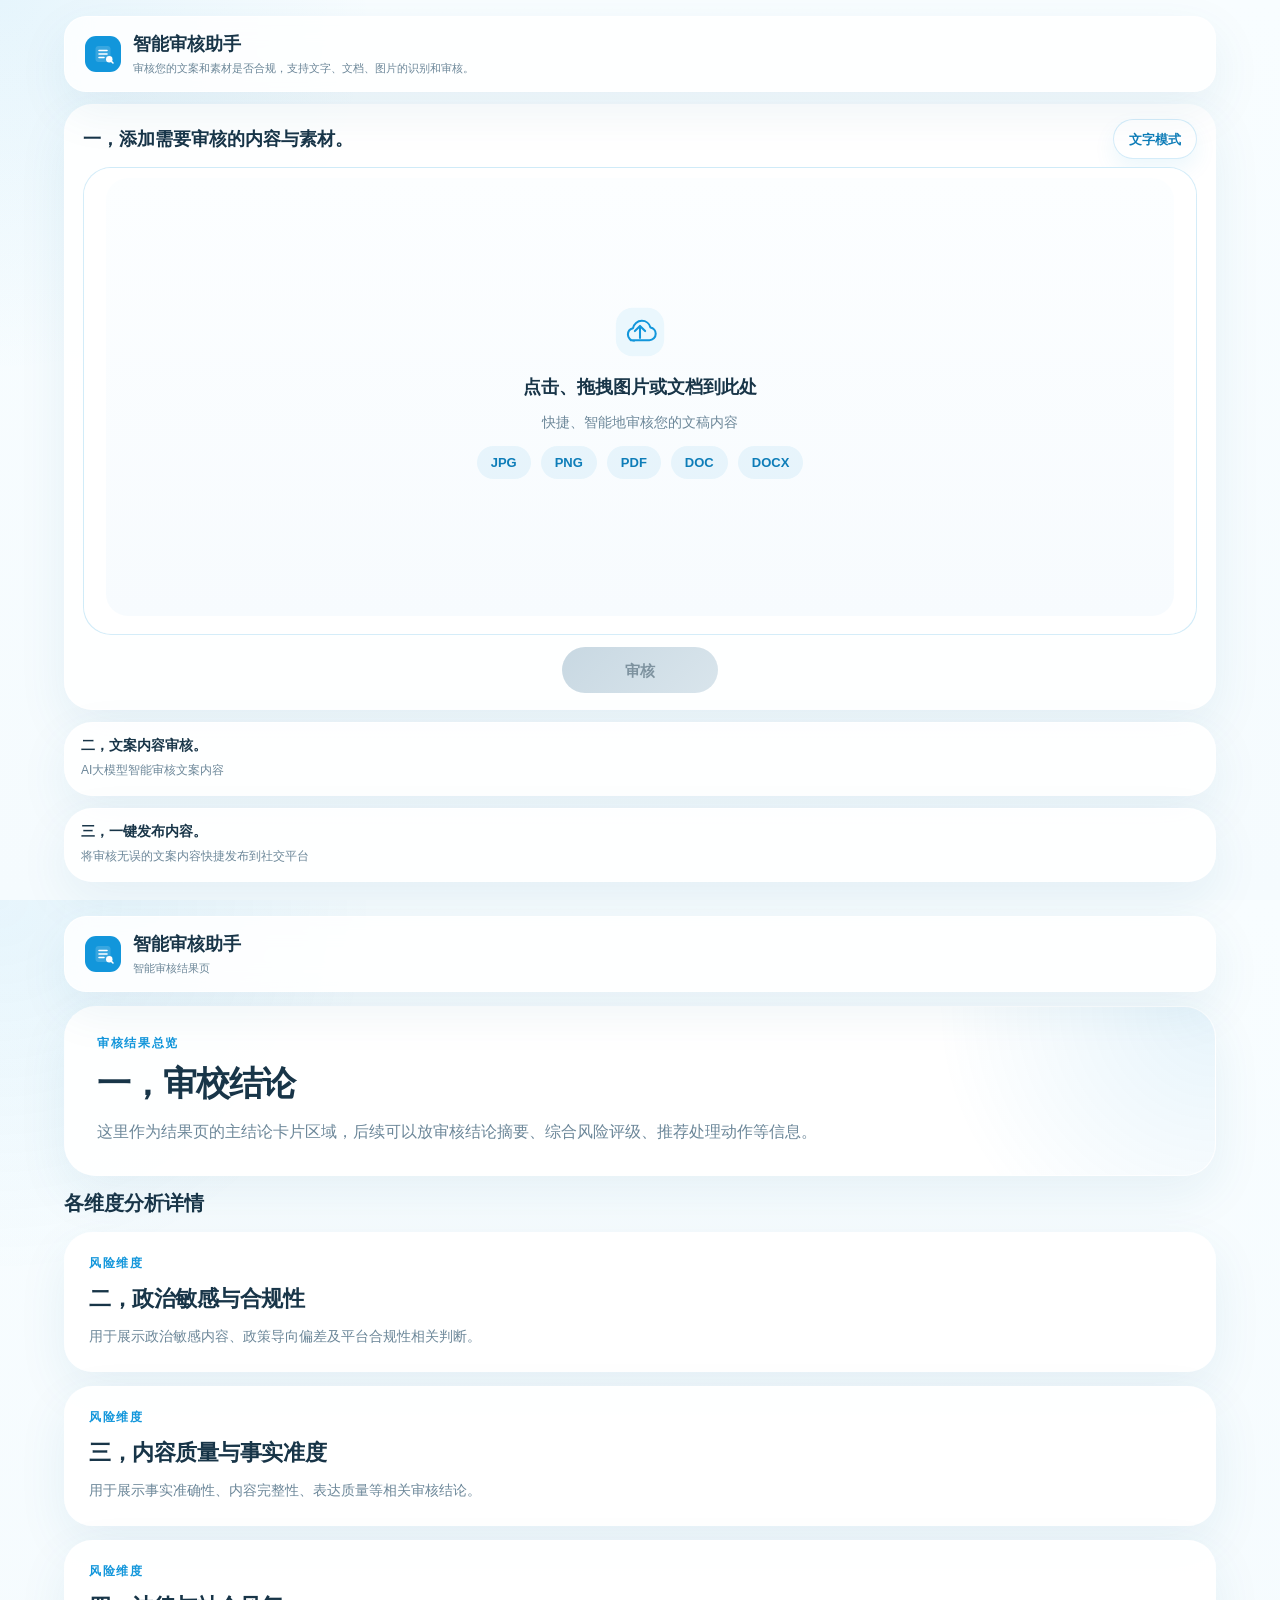
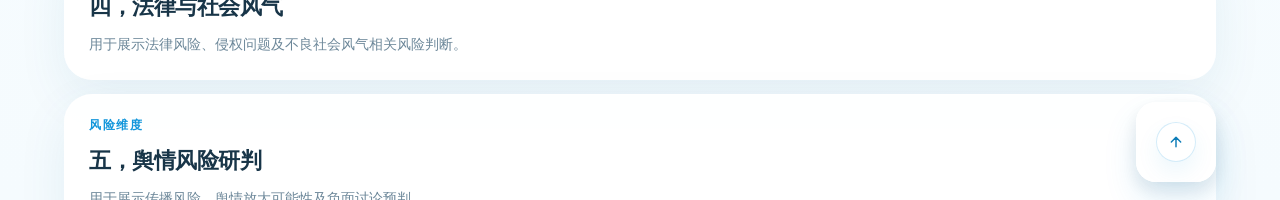
==== index.html @ bb793e42 "feat: add shuguan demo screens and interactions" ====
<!DOCTYPE html>
<html lang="zh-CN">
<head>
  <meta charset="UTF-8">
  <meta name="viewport" content="width=device-width, initial-scale=1.0">
  <title>智能审核</title>
  <link rel="stylesheet" href="styles/main.css?v=20260317-7">
</head>
<body>
  <div class="screen-stage" id="screenStage">
    <section class="app-shell screen-panel screen-panel-current">
      <header class="topbar">
        <div class="brand">
          <img src="assets/brand-mark.svg" alt="" width="36" height="36">
          <div class="brand-copy">
            <strong>智能审核助手</strong>
            <span>审核您的文案和素材是否合规，支持文字、文档、图片的识别和审核。</span>
          </div>
        </div>
      </header>

      <main class="page-main">
        <section class="task-panel">
          <div class="task-panel-head">
            <p class="task-section-title">一，添加需要审核的内容与素材。</p>

            <div class="task-mode-switch">
              <button class="secondary-mode-button" type="button" id="modeToggle">文字模式</button>
            </div>
          </div>

          <div class="unified-composer" id="composerPanel">
            <section class="composer-box">
              <div class="composer-meta">
                <span id="charCount">0</span>
              </div>

              <div class="editor-shell is-empty" id="editorShell">
                <textarea id="contentInput" placeholder=""></textarea>

                <div class="empty-background" id="emptyBackground">
                  <img src="assets/upload-cloud.svg" alt="" width="48" height="48">
                  <strong>点击、拖拽图片或文档到此处</strong>
                  <p>快捷、智能地审核您的文稿内容</p>
                  <div class="file-type-row">
                    <span>JPG</span>
                    <span>PNG</span>
                    <span>PDF</span>
                    <span>DOC</span>
                    <span>DOCX</span>
                  </div>
                </div>

                <div class="attachment-state" id="attachmentState"></div>
              </div>

              <input
                id="fileInput"
                class="visually-hidden"
                type="file"
                accept=".jpg,.png,.pdf,.doc,.docx"
              >
            </section>
          </div>

          <div class="task-action-bar">
            <button class="primary-button round-button task-review-button" type="button" id="startReview">审核</button>
          </div>
        </section>

        <section class="helper-grid">
          <article class="helper-card">
            <p class="helper-title">二，文案内容审核。</p>
            <p class="helper-text">AI大模型智能审核文案内容</p>
          </article>
          <article class="helper-card">
            <p class="helper-title">三，一键发布内容。</p>
            <p class="helper-text">将审核无误的文案内容快捷发布到社交平台</p>
          </article>
        </section>
      </main>
    </section>

    <section class="next-screen screen-panel" id="nextScreen">
      <header class="topbar topbar-secondary">
        <div class="brand">
          <img src="assets/brand-mark.svg" alt="" width="36" height="36">
          <div class="brand-copy">
            <strong>智能审核助手</strong>
            <span>智能审核结果页</span>
          </div>
        </div>
      </header>

      <main class="result-main">
        <section class="result-hero-card">
          <p class="result-card-kicker">审核结果总览</p>
          <h2>一，审校结论</h2>
          <p>这里作为结果页的主结论卡片区域，后续可以放审核结论摘要、综合风险评级、推荐处理动作等信息。</p>
        </section>

        <p class="result-section-title">各维度分析详情</p>

        <section class="result-grid">
          <article class="result-card">
            <p class="result-card-kicker">风险维度</p>
            <h3>二，政治敏感与合规性</h3>
            <p>用于展示政治敏感内容、政策导向偏差及平台合规性相关判断。</p>
          </article>
          <article class="result-card">
            <p class="result-card-kicker">风险维度</p>
            <h3>三，内容质量与事实准度</h3>
            <p>用于展示事实准确性、内容完整性、表达质量等相关审核结论。</p>
          </article>
          <article class="result-card">
            <p class="result-card-kicker">风险维度</p>
            <h3>四，法律与社会风气</h3>
            <p>用于展示法律风险、侵权问题及不良社会风气相关风险判断。</p>
          </article>
          <article class="result-card">
            <p class="result-card-kicker">风险维度</p>
            <h3>五，舆情风险研判</h3>
            <p>用于展示传播风险、舆情放大可能性及负面讨论预判。</p>
          </article>
        </section>
      </main>

      <div class="result-action-bar">
        <button class="secondary-back-button" type="button" id="backToFirst" aria-label="返回第一页">
          <svg viewBox="0 0 24 24" aria-hidden="true">
            <path d="M12 19V5M5 12l7-7 7 7"></path>
          </svg>
        </button>
      </div>
    </section>
  </div>

  <div class="toast" id="toast" role="status" aria-live="polite"></div>

  <script src="scripts/main.js?v=20260317-7" defer></script>
</body>
</html>
---- styles/main.css ----
:root {
  --primary: #1296db;
  --primary-deep: #0e7db8;
  --primary-soft: #edf8fe;
  --text: #183548;
  --muted: #6c8799;
  --line: rgba(18, 150, 219, 0.16);
  --line-strong: rgba(18, 150, 219, 0.34);
  --surface: #ffffff;
  --surface-soft: #f8fcff;
  --page: #f5fbfe;
  --shadow: 0 18px 50px rgba(20, 96, 142, 0.08);
  --radius-xl: 28px;
  --radius-lg: 22px;
  --radius-md: 16px;
}

* {
  box-sizing: border-box;
}

html,
body {
  margin: 0;
  height: 100%;
  font-family: "PingFang SC", "Microsoft YaHei", "Segoe UI", sans-serif;
  color: var(--text);
  background:
    radial-gradient(circle at top left, rgba(18, 150, 219, 0.08), transparent 24%),
    linear-gradient(180deg, #f8fdff 0%, var(--page) 100%);
}

body {
  overflow: hidden;
}

.screen-stage {
  height: 200vh;
  transform: translateY(0);
  transition: transform 0.72s cubic-bezier(0.2, 0.8, 0.2, 1);
}

.screen-stage.is-slid {
  transform: translateY(-100vh);
}

.app-shell,
.next-screen {
  height: 100vh;
}

.screen-panel {
  display: flex;
  flex-direction: column;
  padding: 16px 64px 18px;
}

.topbar,
.page-main {
  width: 100%;
  max-width: none;
  margin: 0 auto;
}

.topbar {
  display: flex;
  align-items: center;
  justify-content: flex-start;
  gap: 20px;
  margin-bottom: 12px;
  min-height: 76px;
  padding: 12px 20px;
  border: 1px solid rgba(255, 255, 255, 0.8);
  border-radius: 22px;
  background: rgba(255, 255, 255, 0.82);
  backdrop-filter: blur(12px);
  box-shadow: var(--shadow);
  flex: 0 0 auto;
}

.brand {
  display: inline-flex;
  align-items: center;
  gap: 12px;
}

.brand-copy strong,
.brand-copy span {
  display: block;
}

.brand-copy strong {
  font-size: 18px;
}

.brand-copy span {
  margin-top: 4px;
  color: var(--muted);
  font-size: 11px;
  line-height: 1.5;
}

.page-main {
  flex: 1;
  min-height: 0;
  display: grid;
  grid-template-rows: minmax(0, 1fr) auto;
  gap: 12px;
  align-content: start;
}

.task-panel,
.helper-card {
  background: rgba(255, 255, 255, 0.9);
  border: 1px solid rgba(255, 255, 255, 0.86);
  border-radius: 28px;
  box-shadow: var(--shadow);
}

.task-panel {
  min-height: 0;
  padding: 14px 18px 16px;
  display: flex;
  flex-direction: column;
  overflow: hidden;
}

.task-panel-head {
  display: flex;
  align-items: center;
  justify-content: space-between;
  gap: 16px;
  margin-bottom: 8px;
}

.task-mode-switch {
  display: flex;
  justify-content: flex-end;
  flex: 0 0 auto;
}

.task-section-title {
  margin: 0;
  color: var(--text);
  font-size: 18px;
  font-weight: 700;
  line-height: 1.5;
  flex: 1 1 auto;
}

.unified-composer {
  min-height: 0;
  flex: 1;
  display: flex;
  padding: 0;
  border-radius: 28px;
  background: linear-gradient(180deg, #fbfeff 0%, #f5fbfe 100%);
  border: 1px solid var(--line);
  transition: border-color 0.2s ease, box-shadow 0.2s ease, transform 0.2s ease;
}

.unified-composer.is-dragover {
  border-color: rgba(18, 150, 219, 0.56);
  box-shadow: 0 16px 34px rgba(18, 150, 219, 0.12);
  transform: translateY(-1px);
}

.composer-box {
  background: var(--surface);
  border-radius: 28px;
  padding: 10px 22px 18px;
  min-height: 0;
  width: 100%;
  display: flex;
  flex-direction: column;
  flex: 1;
}

.composer-meta {
  display: flex;
  justify-content: flex-end;
  margin-bottom: 2px;
  padding-right: 8px;
}

.composer-meta.is-hidden {
  display: none;
}

.composer-meta span {
  color: var(--muted);
  font-size: 11px;
  font-weight: 500;
}

.editor-shell {
  position: relative;
  flex: 1;
  min-height: 0;
  border-radius: 22px;
  background: linear-gradient(180deg, #fcfeff 0%, #f7fbfe 100%);
  overflow: hidden;
}

.editor-shell.is-empty {
  cursor: pointer;
}

#contentInput {
  width: 100%;
  height: 100%;
  min-height: 100%;
  max-height: none;
  position: relative;
  z-index: 1;
  padding: 4px 6px 14px;
  border: 1px solid transparent;
  resize: none;
  outline: none;
  background: transparent;
  color: var(--text);
  font: inherit;
  font-size: 16px;
  line-height: 1.95;
  overflow-y: auto;
  transition: border-color 0.2s ease, box-shadow 0.2s ease;
}

#contentInput:focus {
  border-color: transparent;
  box-shadow: none;
}

#contentInput::placeholder {
  color: #92a9b8;
}

#contentInput:disabled {
  color: #8fa5b4;
  cursor: not-allowed;
  pointer-events: none;
}

.empty-background {
  position: absolute;
  inset: 0;
  z-index: 2;
  display: flex;
  flex-direction: column;
  align-items: center;
  justify-content: center;
  gap: 14px;
  padding: 0 24px 12px;
  text-align: center;
  color: var(--muted);
  cursor: pointer;
  transition: opacity 0.2s ease, transform 0.2s ease;
}

.empty-background img {
  width: 58px;
  height: 58px;
}

.editor-shell:not(.is-empty) .empty-background {
  opacity: 0;
  transform: translateY(8px);
  pointer-events: none;
}

.empty-background strong {
  color: var(--text);
  font-size: 18px;
  line-height: 1.4;
}

.empty-background p {
  margin: -1px 0 0;
  font-size: 14px;
}

.file-type-row {
  display: flex;
  flex-wrap: wrap;
  justify-content: center;
  gap: 10px;
}

.file-type-row span {
  padding: 9px 14px;
  border-radius: 999px;
  background: rgba(18, 150, 219, 0.08);
  color: var(--primary-deep);
  font-size: 13px;
  font-weight: 700;
}

.visually-hidden {
  position: absolute;
  width: 1px;
  height: 1px;
  padding: 0;
  margin: -1px;
  overflow: hidden;
  clip: rect(0, 0, 0, 0);
  white-space: nowrap;
  border: 0;
}

.attachment-state {
  position: absolute;
  inset: 0;
  z-index: 2;
  display: none;
  align-items: center;
  justify-content: center;
  padding: 16px 18px;
}

.attachment-state.is-visible {
  display: flex;
}

.task-action-bar {
  width: 100%;
  display: flex;
  justify-content: center;
  margin-top: 12px;
  padding: 0;
}

.secondary-mode-button {
  display: inline-flex;
  align-items: center;
  justify-content: center;
  appearance: none;
  min-height: 40px;
  padding: 0 15px;
  border: 1px solid rgba(18, 150, 219, 0.18);
  border-radius: 999px;
  background: rgba(255, 255, 255, 0.94);
  color: var(--primary-deep);
  font: inherit;
  font-size: 13px;
  font-weight: 700;
  line-height: 1;
  cursor: pointer;
  box-shadow: 0 10px 22px rgba(18, 150, 219, 0.08);
  transition: transform 0.2s ease, box-shadow 0.2s ease, background 0.2s ease;
}

.secondary-mode-button:hover {
  transform: translateY(-1px);
}

.secondary-mode-button:disabled {
  color: rgba(24, 53, 72, 0.4);
  background: rgba(232, 239, 244, 0.92);
  box-shadow: none;
  cursor: not-allowed;
}

.file-item {
  border-radius: 16px;
  border: 1px solid var(--line);
  background: #fff;
}

.file-item {
  display: flex;
  align-items: center;
  justify-content: space-between;
  gap: 14px;
  padding: 12px 14px;
}

.file-item-inline {
  width: min(760px, 100%);
  border-radius: 20px;
  padding: 22px 24px;
  box-shadow: 0 14px 30px rgba(18, 150, 219, 0.08);
}

.file-meta {
  display: flex;
  align-items: center;
  gap: 12px;
  min-width: 0;
}

.file-type {
  width: 56px;
  height: 56px;
  display: grid;
  place-items: center;
  border-radius: 12px;
  background: rgba(18, 150, 219, 0.10);
  color: var(--primary);
  font-size: 16px;
  font-weight: 800;
  flex: 0 0 auto;
}

.file-info {
  min-width: 0;
}

.file-name {
  font-size: 16px;
  font-weight: 700;
  white-space: nowrap;
  overflow: hidden;
  text-overflow: ellipsis;
}

.file-desc {
  margin-top: 4px;
  color: var(--muted);
  font-size: 13px;
}

.file-tip {
  margin-top: 8px;
  color: var(--primary-deep);
  font-size: 13px;
}

.remove-button {
  border: none;
  background: transparent;
  color: #95acba;
  width: 32px;
  height: 32px;
  border-radius: 10px;
  font-size: 18px;
  cursor: pointer;
}

.remove-button:hover {
  background: rgba(18, 150, 219, 0.08);
  color: var(--primary);
}

.primary-button {
  display: inline-flex;
  align-items: center;
  justify-content: center;
  appearance: none;
  border: none;
  border-radius: 14px;
  font: inherit;
  line-height: 1;
  cursor: pointer;
  transition: transform 0.2s ease, box-shadow 0.2s ease, background 0.2s ease;
}

.primary-button {
  padding: 14px 24px;
  min-width: 150px;
  background: linear-gradient(135deg, var(--primary), #2ca7e8);
  color: #fff;
  font-size: 15px;
  font-weight: 800;
  box-shadow: 0 16px 30px rgba(18, 150, 219, 0.20);
}

.round-button {
  min-width: 86px;
  height: 46px;
  padding: 0 18px;
  border-radius: 999px;
}

.task-review-button {
  min-width: 156px;
}

.primary-button:hover {
  transform: translateY(-1px);
}

.primary-button:disabled {
  background: linear-gradient(135deg, #c8d8e2, #d9e5ec);
  color: rgba(24, 53, 72, 0.45);
  box-shadow: none;
  cursor: not-allowed;
}

.primary-button:disabled:hover {
  transform: none;
}

.helper-grid {
  display: grid;
  grid-template-columns: 1fr;
  gap: 12px;
  flex: 0 0 auto;
}

.helper-card {
  min-height: 74px;
  padding: 14px 16px;
}

.helper-title {
  margin: 0 0 6px;
  color: var(--text);
  font-size: 14px;
  font-weight: 700;
}

.helper-text {
  margin: 0;
  color: var(--muted);
  font-size: 12px;
  line-height: 1.6;
  white-space: nowrap;
  overflow: hidden;
  text-overflow: ellipsis;
}

.next-screen {
  justify-content: flex-start;
  align-items: stretch;
  overflow-y: auto;
}

.topbar-secondary {
  margin-bottom: 14px;
  flex: 0 0 auto;
}

.result-main {
  width: 100%;
  flex: 0 0 auto;
  display: grid;
  grid-template-rows: auto auto;
  gap: 14px;
  padding-bottom: 16px;
}

.result-hero-card,
.result-card {
  width: 100%;
  border: 1px solid rgba(255, 255, 255, 0.86);
  background: rgba(255, 255, 255, 0.92);
  box-shadow: var(--shadow);
}

.result-hero-card {
  border-radius: 32px;
  background:
    radial-gradient(circle at top right, rgba(18, 150, 219, 0.10), transparent 24%),
    rgba(255, 255, 255, 0.92);
  padding: 28px 32px;
  display: flex;
  flex-direction: column;
  justify-content: center;
}

.result-card-kicker {
  margin: 0 0 12px;
  color: var(--primary);
  font-size: 12px;
  font-weight: 800;
  letter-spacing: 0.14em;
  text-transform: uppercase;
}

.result-hero-card h2 {
  margin: 0 0 14px;
  font-size: 34px;
  line-height: 1.15;
  letter-spacing: -0.03em;
}

.result-hero-card p:last-child {
  max-width: 760px;
  margin: 0;
  color: var(--muted);
  font-size: 16px;
  line-height: 1.9;
}

.result-grid {
  display: grid;
  grid-template-columns: 1fr;
  gap: 14px;
}

.result-section-title {
  margin: -2px 0 0;
  color: var(--text);
  font-size: 20px;
  font-weight: 700;
  line-height: 1.5;
}

.result-action-bar {
  position: sticky;
  bottom: 0;
  width: 80px;
  height: 80px;
  min-width: 80px;
  min-height: 80px;
  max-width: 80px;
  max-height: 80px;
  aspect-ratio: 1 / 1;
  flex: 0 0 80px;
  margin-left: auto;
  display: flex;
  justify-content: center;
  align-items: center;
  margin-top: 4px;
  padding: 0;
  border: 1px solid rgba(255, 255, 255, 0.86);
  border-radius: 20px;
  background: rgba(255, 255, 255, 0.94);
  box-shadow:
    0 18px 34px rgba(18, 150, 219, 0.12),
    0 8px 18px rgba(24, 53, 72, 0.10);
  backdrop-filter: blur(10px);
}

.secondary-back-button {
  appearance: none;
  width: 40px;
  height: 40px;
  padding: 0;
  display: inline-flex;
  align-items: center;
  justify-content: center;
  border: 1px solid rgba(18, 150, 219, 0.18);
  border-radius: 50%;
  background: rgba(255, 255, 255, 0.94);
  color: var(--primary-deep);
  cursor: pointer;
  box-shadow: 0 10px 22px rgba(18, 150, 219, 0.08);
  transition: transform 0.2s ease, box-shadow 0.2s ease, background 0.2s ease;
}

.secondary-back-button svg {
  width: 16px;
  height: 16px;
  display: block;
  stroke: currentColor;
  stroke-width: 2.2;
  stroke-linecap: round;
  stroke-linejoin: round;
  fill: none;
}

.secondary-back-button:hover {
  transform: translateY(-1px);
}

.result-card {
  border-radius: 28px;
  padding: 22px 24px;
  display: flex;
  flex-direction: column;
  justify-content: flex-start;
}

.result-card h3 {
  margin: 0 0 10px;
  font-size: 22px;
  line-height: 1.35;
  letter-spacing: -0.02em;
}

.result-card p:last-child {
  margin: 0;
  color: var(--muted);
  font-size: 14px;
  line-height: 1.8;
}

.toast {
  position: fixed;
  left: 50%;
  bottom: 28px;
  transform: translateX(-50%) translateY(16px);
  padding: 12px 18px;
  border-radius: 999px;
  background: rgba(24, 53, 72, 0.92);
  color: #fff;
  font-size: 13px;
  font-weight: 700;
  line-height: 1;
  box-shadow: 0 16px 30px rgba(24, 53, 72, 0.18);
  opacity: 0;
  pointer-events: none;
  transition: opacity 0.2s ease, transform 0.2s ease;
  z-index: 20;
}

.toast.is-visible {
  opacity: 1;
  transform: translateX(-50%) translateY(0);
}

@media (max-width: 1180px) {
  .helper-grid {
    grid-template-columns: 1fr;
  }

  .helper-text {
    white-space: normal;
    overflow: visible;
    text-overflow: clip;
  }
}

@media (max-width: 900px) {
  .topbar {
    flex-direction: column;
    align-items: flex-start;
  }

  .file-type-row {
    justify-content: center;
  }
}

@media (max-width: 768px) {
  .screen-panel {
    padding: 14px;
  }

  .screen-stage,
  .screen-stage.is-slid {
    height: auto;
    transform: none;
  }

  .topbar,
  .task-panel,
  .helper-card {
    border-radius: 22px;
  }

  .result-main {
    display: grid;
    grid-template-rows: auto;
    gap: 12px;
    padding-bottom: 14px;
  }

  .result-grid {
    grid-template-columns: 1fr;
  }

  .result-hero-card,
  .result-card {
    border-radius: 24px;
    padding: 22px;
  }

  .result-hero-card h2 {
    font-size: 28px;
  }

  .result-card h3 {
    font-size: 20px;
  }

  #contentInput {
    padding-bottom: 68px;
  }

  body {
    overflow: auto;
  }
}
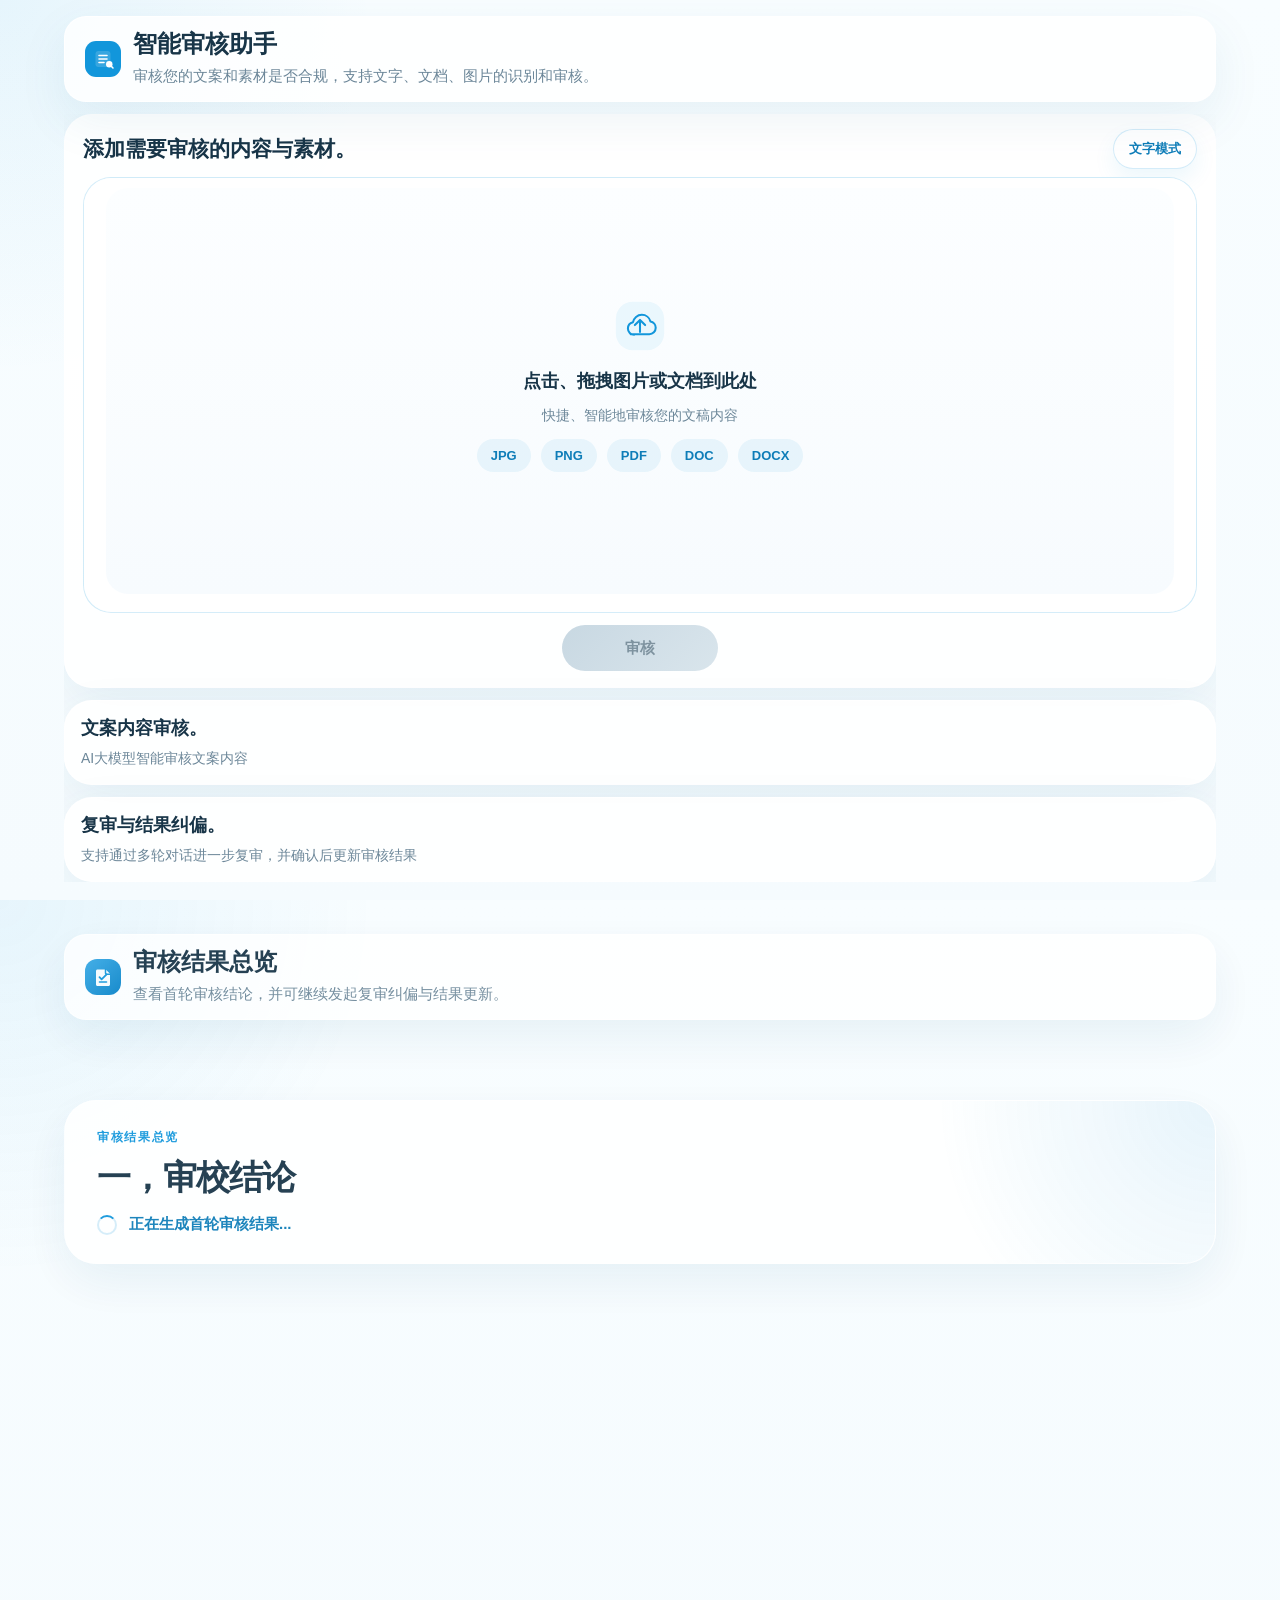
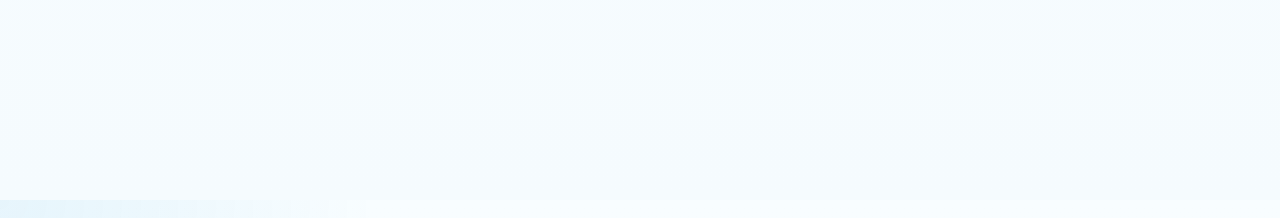
==== commit 68ff1f19: "feat: add review flow and result version switching" ====
--- a/index.html
+++ b/index.html
@@ -4,7 +4,7 @@
   <meta charset="UTF-8">
   <meta name="viewport" content="width=device-width, initial-scale=1.0">
   <title>智能审核</title>
-  <link rel="stylesheet" href="styles/main.css?v=20260317-7">
+  <link rel="stylesheet" href="styles/main.css?v=20260318-39">
 </head>
 <body>
   <div class="screen-stage" id="screenStage">
@@ -22,7 +22,7 @@
       <main class="page-main">
         <section class="task-panel">
           <div class="task-panel-head">
-            <p class="task-section-title">一，添加需要审核的内容与素材。</p>
+            <p class="task-section-title">添加需要审核的内容与素材。</p>
 
             <div class="task-mode-switch">
               <button class="secondary-mode-button" type="button" id="modeToggle">文字模式</button>
@@ -70,12 +70,12 @@
 
         <section class="helper-grid">
           <article class="helper-card">
-            <p class="helper-title">二，文案内容审核。</p>
+            <p class="helper-title">文案内容审核。</p>
             <p class="helper-text">AI大模型智能审核文案内容</p>
           </article>
           <article class="helper-card">
-            <p class="helper-title">三，一键发布内容。</p>
-            <p class="helper-text">将审核无误的文案内容快捷发布到社交平台</p>
+            <p class="helper-title">复审与结果纠偏。</p>
+            <p class="helper-text">支持通过多轮对话进一步复审，并确认后更新审核结果</p>
           </article>
         </section>
       </main>
@@ -84,59 +84,140 @@
     <section class="next-screen screen-panel" id="nextScreen">
       <header class="topbar topbar-secondary">
         <div class="brand">
-          <img src="assets/brand-mark.svg" alt="" width="36" height="36">
+          <img src="assets/result-mark.svg" alt="" width="36" height="36">
           <div class="brand-copy">
-            <strong>智能审核助手</strong>
-            <span>智能审核结果页</span>
+            <strong>审核结果总览</strong>
+            <span>查看首轮审核结论，并可继续发起复审纠偏与结果更新。</span>
           </div>
         </div>
       </header>
 
-      <main class="result-main">
+      <section class="result-version-bar" id="resultVersionBar" aria-label="审核结果版本切换">
+        <div class="result-version-switch" role="tablist" aria-label="审核结果版本">
+          <button class="result-version-button is-active" type="button" id="showInitialResult" role="tab" aria-selected="true">首轮结果</button>
+          <button class="result-version-button" type="button" id="showLatestResult" role="tab" aria-selected="false" disabled>最新复审结果</button>
+        </div>
+        <span class="result-version-status" id="resultVersionStatus">当前展示首轮结果</span>
+      </section>
+
+      <main class="result-main" id="resultMain">
         <section class="result-hero-card">
           <p class="result-card-kicker">审核结果总览</p>
           <h2>一，审校结论</h2>
-          <p>这里作为结果页的主结论卡片区域，后续可以放审核结论摘要、综合风险评级、推荐处理动作等信息。</p>
-        </section>
-
-        <p class="result-section-title">各维度分析详情</p>
-
-        <section class="result-grid">
-          <article class="result-card">
+          <div class="result-summary-loading" id="resultSummaryLoading" aria-live="polite">
+            <span class="result-loading-spinner" aria-hidden="true"></span>
+            <span>正在生成首轮审核结果...</span>
+          </div>
+          <p id="resultSummaryText">这里作为结果页的主结论卡片区域，后续可以放审核结论摘要、综合风险评级、推荐处理动作等信息。</p>
+        </section>
+
+        <p class="result-section-title" id="resultSectionTitle">各维度分析详情</p>
+
+        <section class="result-grid" id="resultGrid">
+          <article class="result-card" data-dimension="politics">
             <p class="result-card-kicker">风险维度</p>
             <h3>二，政治敏感与合规性</h3>
-            <p>用于展示政治敏感内容、政策导向偏差及平台合规性相关判断。</p>
-          </article>
-          <article class="result-card">
+            <p id="resultText-politics">用于展示政治敏感内容、政策导向偏差及平台合规性相关判断。</p>
+            <div class="result-followup-note" id="note-politics"></div>
+          </article>
+          <article class="result-card" data-dimension="quality">
             <p class="result-card-kicker">风险维度</p>
             <h3>三，内容质量与事实准度</h3>
-            <p>用于展示事实准确性、内容完整性、表达质量等相关审核结论。</p>
-          </article>
-          <article class="result-card">
+            <p id="resultText-quality">用于展示事实准确性、内容完整性、表达质量等相关审核结论。</p>
+            <div class="result-followup-note" id="note-quality"></div>
+          </article>
+          <article class="result-card" data-dimension="legal">
             <p class="result-card-kicker">风险维度</p>
             <h3>四，法律与社会风气</h3>
-            <p>用于展示法律风险、侵权问题及不良社会风气相关风险判断。</p>
-          </article>
-          <article class="result-card">
+            <p id="resultText-legal">用于展示法律风险、侵权问题及不良社会风气相关风险判断。</p>
+            <div class="result-followup-note" id="note-legal"></div>
+          </article>
+          <article class="result-card" data-dimension="sentiment">
             <p class="result-card-kicker">风险维度</p>
             <h3>五，舆情风险研判</h3>
-            <p>用于展示传播风险、舆情放大可能性及负面讨论预判。</p>
-          </article>
-        </section>
+            <p id="resultText-sentiment">用于展示传播风险、舆情放大可能性及负面讨论预判。</p>
+            <div class="result-followup-note" id="note-sentiment"></div>
+          </article>
+        </section>
+
       </main>
 
-      <div class="result-action-bar">
-        <button class="secondary-back-button" type="button" id="backToFirst" aria-label="返回第一页">
-          <svg viewBox="0 0 24 24" aria-hidden="true">
-            <path d="M12 19V5M5 12l7-7 7 7"></path>
-          </svg>
-        </button>
+    </section>
+  </div>
+
+  <div class="result-action-dock" id="resultActionDock" aria-hidden="true">
+    <button class="result-action-bar result-action-bar-chat" type="button" id="openFollowup" aria-label="打开补充分析工作台">
+      <span class="result-action-entry-icon" aria-hidden="true">
+        <svg viewBox="0 0 24 24">
+          <path d="M4 6.5A2.5 2.5 0 0 1 6.5 4h11A2.5 2.5 0 0 1 20 6.5v7A2.5 2.5 0 0 1 17.5 16H11l-4.5 4v-4H6.5A2.5 2.5 0 0 1 4 13.5v-7Z"></path>
+          <path d="M8 8.5h8M8 11.5h5"></path>
+        </svg>
+      </span>
+      <span class="result-action-entry-copy">
+        <strong>复审助手</strong>
+        <span>输入你对首轮结果的疑问，发起多轮复审</span>
+      </span>
+    </button>
+
+    <div class="result-action-bar">
+      <button class="secondary-back-button" type="button" id="backToFirst" aria-label="返回第一页">
+        <svg viewBox="0 0 24 24" aria-hidden="true">
+          <path d="M12 19V5M5 12l7-7 7 7"></path>
+        </svg>
+      </button>
+    </div>
+  </div>
+
+  <div class="followup-overlay" id="followupOverlay" aria-hidden="true">
+    <button class="followup-overlay-mask" type="button" id="closeFollowupMask" aria-label="关闭补充分析工作台"></button>
+    <section class="followup-drawer" id="followupDrawer" role="dialog" aria-modal="true" aria-labelledby="followupDrawerTitle">
+      <div class="followup-panel">
+        <div class="followup-drawer-head">
+          <div class="followup-header">
+            <div>
+              <h3 id="followupDrawerTitle">复审助手</h3>
+            </div>
+          </div>
+
+          <button class="followup-close-button" type="button" id="closeFollowup" aria-label="关闭补充分析工作台">
+            <svg viewBox="0 0 24 24" aria-hidden="true">
+              <path d="M6 6l12 12M18 6 6 18"></path>
+            </svg>
+          </button>
+        </div>
+
+        <p class="followup-description" id="followupDescription">复审助手会基于首轮审核结果，帮助你进一步解释风险来源、聚焦重点问题，并形成待确认的复审结果，确认后再更新结果页。</p>
+
+        <div class="followup-thread" id="followupThread">
+          <article class="thread-message thread-message-assistant">
+            <div class="thread-avatar">审</div>
+            <div class="thread-bubble">
+              <p>首轮审核已完成。如果你认为当前结论不准确、解释不充分，或希望系统结合更多上下文重新判断，可以继续发起复审对话。</p>
+            </div>
+          </article>
+        </div>
+
+        <div class="magic-wand-bar">
+          <div class="magic-wand-track" id="magicWandTrack">
+          </div>
+        </div>
+
+        <div class="followup-input-shell">
+          <textarea id="followupInput" placeholder="请输入你想继续复审的问题，例如：我认为这段判断过严，请结合上下文重新审核。"></textarea>
+          <div class="followup-input-actions">
+            <span class="followup-hint" id="followupHint">当前会基于已上传内容继续分析</span>
+            <div class="followup-action-buttons">
+              <button class="ghost-button followup-apply-button" type="button" id="applyFollowup" disabled>更新复审结果</button>
+              <button class="primary-button followup-send-button" type="button" id="sendFollowup">发送追问</button>
+            </div>
+          </div>
+        </div>
       </div>
     </section>
   </div>
 
   <div class="toast" id="toast" role="status" aria-live="polite"></div>
 
-  <script src="scripts/main.js?v=20260317-7" defer></script>
+  <script src="scripts/main.js?v=20260318-39" defer></script>
 </body>
 </html>
--- a/styles/main.css
+++ b/styles/main.css
@@ -13,6 +13,8 @@
   --radius-xl: 28px;
   --radius-lg: 22px;
   --radius-md: 16px;
+  --app-vh: 100vh;
+  --followup-gap: 28px;
 }
 
 * {
@@ -34,25 +36,58 @@
   overflow: hidden;
 }
 
+body.is-followup-open {
+  overflow: hidden;
+}
+
 .screen-stage {
-  height: 200vh;
+  height: 200dvh;
+  display: flex;
+  flex-direction: column;
   transform: translateY(0);
-  transition: transform 0.72s cubic-bezier(0.2, 0.8, 0.2, 1);
+  transition: transform 1.14s cubic-bezier(0.22, 1, 0.36, 1);
+  will-change: transform;
 }
 
 .screen-stage.is-slid {
-  transform: translateY(-100vh);
+  transform: translateY(-100dvh);
 }
 
 .app-shell,
 .next-screen {
-  height: 100vh;
+  flex: 0 0 100dvh;
+  height: 100dvh;
+  min-height: 100dvh;
+  max-height: 100dvh;
 }
 
 .screen-panel {
   display: flex;
   flex-direction: column;
   padding: 16px 64px 18px;
+  overflow: hidden;
+  transition: opacity 0.94s ease, transform 0.94s cubic-bezier(0.22, 1, 0.36, 1);
+  will-change: opacity, transform;
+}
+
+.screen-panel-current {
+  opacity: 1;
+  transform: translateY(0);
+}
+
+.next-screen {
+  opacity: 0.94;
+  transform: translateY(18px);
+}
+
+.screen-stage.is-slid .screen-panel-current {
+  opacity: 0.96;
+  transform: translateY(-4px);
+}
+
+.screen-stage.is-slid .next-screen {
+  opacity: 1;
+  transform: translateY(0);
 }
 
 .topbar,
@@ -90,14 +125,15 @@
 }
 
 .brand-copy strong {
-  font-size: 18px;
+  font-size: 24px;
+  line-height: 1.25;
 }
 
 .brand-copy span {
   margin-top: 4px;
   color: var(--muted);
-  font-size: 11px;
-  line-height: 1.5;
+  font-size: 15px;
+  line-height: 1.7;
 }
 
 .page-main {
@@ -107,6 +143,7 @@
   grid-template-rows: minmax(0, 1fr) auto;
   gap: 12px;
   align-content: start;
+  overflow: hidden;
 }
 
 .task-panel,
@@ -142,7 +179,7 @@
 .task-section-title {
   margin: 0;
   color: var(--text);
-  font-size: 18px;
+  font-size: 21px;
   font-weight: 700;
   line-height: 1.5;
   flex: 1 1 auto;
@@ -505,29 +542,91 @@
 .helper-title {
   margin: 0 0 6px;
   color: var(--text);
-  font-size: 14px;
+  font-size: 18px;
   font-weight: 700;
+  line-height: 1.45;
 }
 
 .helper-text {
   margin: 0;
   color: var(--muted);
-  font-size: 12px;
-  line-height: 1.6;
+  font-size: 14px;
+  line-height: 1.65;
   white-space: nowrap;
   overflow: hidden;
   text-overflow: ellipsis;
 }
 
 .next-screen {
+  position: relative;
   justify-content: flex-start;
   align-items: stretch;
   overflow-y: auto;
+  overflow-x: hidden;
 }
 
 .topbar-secondary {
   margin-bottom: 14px;
   flex: 0 0 auto;
+}
+
+.result-version-bar {
+  display: flex;
+  align-items: center;
+  justify-content: space-between;
+  gap: 18px;
+  margin-bottom: 14px;
+  padding: 0 4px;
+  transition: opacity 0.36s ease, transform 0.36s ease;
+}
+
+.result-version-bar.is-hidden {
+  opacity: 0;
+  transform: translateY(12px);
+  pointer-events: none;
+}
+
+.result-version-switch {
+  display: inline-flex;
+  align-items: center;
+  gap: 6px;
+  padding: 6px;
+  border-radius: 999px;
+  background: rgba(255, 255, 255, 0.9);
+  border: 1px solid rgba(18, 150, 219, 0.12);
+  box-shadow: 0 12px 28px rgba(18, 150, 219, 0.06);
+}
+
+.result-version-button {
+  appearance: none;
+  min-width: 116px;
+  height: 38px;
+  padding: 0 16px;
+  border: none;
+  border-radius: 999px;
+  background: transparent;
+  color: var(--muted);
+  font: inherit;
+  font-size: 13px;
+  font-weight: 700;
+  cursor: pointer;
+  transition: background 0.2s ease, color 0.2s ease, transform 0.2s ease;
+}
+
+.result-version-button.is-active {
+  background: rgba(18, 150, 219, 0.10);
+  color: var(--primary-deep);
+}
+
+.result-version-button:disabled {
+  color: rgba(24, 53, 72, 0.32);
+  cursor: not-allowed;
+}
+
+.result-version-status {
+  color: var(--muted);
+  font-size: 13px;
+  line-height: 1.5;
 }
 
 .result-main {
@@ -536,7 +635,7 @@
   display: grid;
   grid-template-rows: auto auto;
   gap: 14px;
-  padding-bottom: 16px;
+  padding-bottom: 136px;
 }
 
 .result-hero-card,
@@ -582,10 +681,40 @@
   line-height: 1.9;
 }
 
+.result-summary-loading {
+  display: none;
+  align-items: center;
+  gap: 12px;
+  margin: 4px 0 0;
+  color: var(--primary-deep);
+  font-size: 15px;
+  font-weight: 700;
+}
+
+.result-loading-spinner {
+  width: 20px;
+  height: 20px;
+  border-radius: 50%;
+  border: 2px solid rgba(18, 150, 219, 0.18);
+  border-top-color: var(--primary);
+  animation: result-spin 0.9s linear infinite;
+}
+
+@keyframes result-spin {
+  from {
+    transform: rotate(0deg);
+  }
+
+  to {
+    transform: rotate(360deg);
+  }
+}
+
 .result-grid {
   display: grid;
   grid-template-columns: 1fr;
   gap: 14px;
+  transition: opacity 0.36s ease, transform 0.36s ease;
 }
 
 .result-section-title {
@@ -594,11 +723,53 @@
   font-size: 20px;
   font-weight: 700;
   line-height: 1.5;
+  transition: opacity 0.36s ease, transform 0.36s ease;
+}
+
+.result-main.is-loading .result-summary-loading {
+  display: inline-flex;
+}
+
+.result-main.is-loading #resultSummaryText {
+  display: none;
+}
+
+.result-main.is-loading .result-section-title,
+.result-main.is-loading .result-grid {
+  opacity: 0;
+  transform: translateY(12px);
+  pointer-events: none;
+}
+
+.result-action-dock {
+  position: fixed;
+  right: 64px;
+  bottom: 22px;
+  width: fit-content;
+  display: flex;
+  align-items: center;
+  gap: 12px;
+  z-index: 24;
+  padding-bottom: env(safe-area-inset-bottom, 0);
+  opacity: 0;
+  pointer-events: none;
+  transform: translateY(12px);
+  transition: opacity 0.24s ease, transform 0.24s ease;
+}
+
+body.is-result-screen-visible.is-result-screen-ready .result-action-dock {
+  opacity: 1;
+  pointer-events: auto;
+  transform: translateY(0);
+}
+
+body.is-followup-open .result-action-dock {
+  opacity: 0;
+  pointer-events: none;
+  transform: translateY(12px);
 }
 
 .result-action-bar {
-  position: sticky;
-  bottom: 0;
   width: 80px;
   height: 80px;
   min-width: 80px;
@@ -607,11 +778,9 @@
   max-height: 80px;
   aspect-ratio: 1 / 1;
   flex: 0 0 80px;
-  margin-left: auto;
   display: flex;
   justify-content: center;
   align-items: center;
-  margin-top: 4px;
   padding: 0;
   border: 1px solid rgba(255, 255, 255, 0.86);
   border-radius: 20px;
@@ -620,6 +789,76 @@
     0 18px 34px rgba(18, 150, 219, 0.12),
     0 8px 18px rgba(24, 53, 72, 0.10);
   backdrop-filter: blur(10px);
+}
+
+.result-action-bar-chat {
+  appearance: none;
+  min-width: 328px;
+  height: 72px;
+  padding: 0 18px 0 24px;
+  border-radius: 999px;
+  justify-content: flex-start;
+  gap: 14px;
+  color: var(--primary-deep);
+  cursor: pointer;
+  transition: transform 0.2s ease, box-shadow 0.2s ease, border-color 0.2s ease, background 0.2s ease;
+}
+
+.result-action-bar-chat:hover {
+  transform: translateY(-1px);
+  border-color: rgba(18, 150, 219, 0.24);
+  background: rgba(255, 255, 255, 0.98);
+}
+
+.result-action-entry-copy {
+  min-width: 0;
+  display: flex;
+  flex-direction: column;
+  align-items: flex-start;
+  gap: 3px;
+  text-align: left;
+  flex: 0 1 auto;
+}
+
+.result-action-entry-copy strong,
+.result-action-entry-copy span {
+  display: block;
+}
+
+.result-action-entry-copy strong {
+  color: var(--text);
+  font-size: 15px;
+  font-weight: 800;
+  line-height: 1.2;
+}
+
+.result-action-entry-copy span {
+  color: var(--muted);
+  font-size: 12px;
+  line-height: 1.45;
+}
+
+.result-action-entry-icon {
+  width: 38px;
+  height: 38px;
+  flex: 0 0 auto;
+  display: inline-flex;
+  align-items: center;
+  justify-content: center;
+  border-radius: 50%;
+  background: rgba(18, 150, 219, 0.08);
+  color: var(--primary-deep);
+}
+
+.result-action-entry-icon svg {
+  width: 28px;
+  height: 28px;
+  display: block;
+  stroke: currentColor;
+  stroke-width: 1.9;
+  stroke-linecap: round;
+  stroke-linejoin: round;
+  fill: none;
 }
 
 .secondary-back-button {
@@ -669,11 +908,399 @@
   letter-spacing: -0.02em;
 }
 
-.result-card p:last-child {
+.result-card > p:last-of-type {
   margin: 0;
   color: var(--muted);
   font-size: 14px;
   line-height: 1.8;
+}
+
+.result-followup-note {
+  display: none;
+  margin-top: 16px;
+  padding: 14px 16px;
+  border-radius: 18px;
+  background: rgba(18, 150, 219, 0.07);
+  border: 1px solid rgba(18, 150, 219, 0.12);
+}
+
+.result-followup-note.is-visible {
+  display: block;
+}
+
+.result-followup-note strong {
+  display: block;
+  margin-bottom: 6px;
+  color: var(--primary-deep);
+  font-size: 13px;
+  font-weight: 800;
+}
+
+.result-followup-note p {
+  margin: 0;
+  color: var(--text);
+  font-size: 13px;
+  line-height: 1.7;
+}
+
+.followup-panel {
+  border: 1px solid rgba(255, 255, 255, 0.86);
+  border-radius: 28px;
+  background: rgba(255, 255, 255, 0.94);
+  box-shadow: var(--shadow);
+  padding: 24px;
+  display: flex;
+  flex-direction: column;
+  gap: 16px;
+}
+
+.followup-overlay {
+  position: fixed;
+  inset: 0;
+  z-index: 40;
+  pointer-events: none;
+}
+
+.followup-overlay.is-open {
+  pointer-events: auto;
+}
+
+.followup-overlay-mask {
+  position: absolute;
+  inset: 0;
+  border: none;
+  padding: 0;
+  background: rgba(15, 29, 40, 0.28);
+  opacity: 0;
+  transition: opacity 0.24s ease;
+}
+
+.followup-overlay.is-open .followup-overlay-mask {
+  opacity: 1;
+}
+
+.followup-drawer {
+  position: absolute;
+  right: 64px;
+  top: var(--followup-gap);
+  bottom: calc(var(--followup-gap) + env(safe-area-inset-bottom, 0px));
+  width: min(1020px, calc(100vw - 104px));
+  height: min(800px, calc(var(--app-vh) - (var(--followup-gap) * 2) - env(safe-area-inset-bottom, 0px)));
+  max-width: 1020px;
+  max-height: calc(var(--app-vh) - (var(--followup-gap) * 2) - env(safe-area-inset-bottom, 0px));
+  min-width: 920px;
+  min-height: 640px;
+  display: flex;
+  overflow: hidden;
+  transform: translate(32px, 32px) scale(0.98);
+  opacity: 0;
+  transform-origin: bottom right;
+  transition: transform 0.28s cubic-bezier(0.2, 0.8, 0.2, 1), opacity 0.22s ease;
+}
+
+.followup-overlay.is-open .followup-drawer {
+  transform: translate(0, 0) scale(1);
+  opacity: 1;
+}
+
+.followup-drawer .followup-panel {
+  position: relative;
+  display: grid;
+  grid-template-rows: auto auto minmax(0, 1fr) auto auto;
+  gap: 6px;
+  width: 100%;
+  height: 100%;
+  min-height: 0;
+  max-height: none;
+  padding: 22px;
+  overflow: hidden;
+}
+
+.followup-drawer-head {
+  position: relative;
+  display: flex;
+  align-items: flex-start;
+  justify-content: flex-start;
+  gap: 0;
+  padding-right: 52px;
+}
+
+.followup-close-button {
+  appearance: none;
+  position: absolute;
+  top: 0;
+  right: 0;
+  width: 40px;
+  height: 40px;
+  flex: 0 0 auto;
+  display: inline-flex;
+  align-items: center;
+  justify-content: center;
+  border: 1px solid rgba(18, 150, 219, 0.14);
+  border-radius: 50%;
+  background: rgba(255, 255, 255, 0.94);
+  color: var(--primary-deep);
+  cursor: pointer;
+  transition: transform 0.2s ease, box-shadow 0.2s ease;
+}
+
+.followup-close-button:hover {
+  transform: translateY(-1px);
+  box-shadow: 0 10px 22px rgba(18, 150, 219, 0.08);
+}
+
+.followup-close-button svg {
+  width: 16px;
+  height: 16px;
+  display: block;
+  stroke: currentColor;
+  stroke-width: 2.1;
+  stroke-linecap: round;
+  fill: none;
+}
+
+.followup-header {
+  display: flex;
+  align-items: center;
+  justify-content: space-between;
+  gap: 16px;
+}
+
+.followup-header h3 {
+  margin: 0;
+  font-size: 24px;
+  line-height: 1.35;
+  letter-spacing: -0.02em;
+}
+
+.followup-context-pill {
+  flex: 0 0 auto;
+  padding: 10px 14px;
+  border-radius: 999px;
+  background: rgba(18, 150, 219, 0.08);
+  color: var(--primary-deep);
+  font-size: 12px;
+  font-weight: 700;
+}
+
+.followup-description {
+  margin: 0;
+  color: var(--muted);
+  font-size: 14px;
+  line-height: 1.8;
+  margin-bottom: 8px;
+}
+
+.magic-wand-bar {
+  display: flex;
+  align-items: center;
+  min-width: 0;
+  margin-top: 0;
+  margin-bottom: 0;
+  min-height: 34px;
+}
+
+.magic-wand-track {
+  width: 100%;
+  display: flex;
+  align-items: center;
+  gap: 8px;
+  overflow-x: auto;
+  overflow-y: hidden;
+  padding: 0 2px;
+  scroll-behavior: smooth;
+  scrollbar-width: none;
+}
+
+.magic-wand-track::-webkit-scrollbar {
+  display: none;
+}
+
+.followup-chip {
+  appearance: none;
+  display: inline-flex;
+  align-items: center;
+  justify-content: center;
+  flex: 0 0 auto;
+  min-height: 32px;
+  padding: 0 13px;
+  border: 1px solid rgba(18, 150, 219, 0.20);
+  border-radius: 999px;
+  background: transparent;
+  color: var(--primary-deep);
+  font: inherit;
+  font-size: 12px;
+  font-weight: 700;
+  cursor: pointer;
+  transition: transform 0.2s ease, box-shadow 0.2s ease, border-color 0.2s ease;
+}
+
+.followup-chip:hover {
+  transform: translateY(-1px);
+  border-color: rgba(18, 150, 219, 0.34);
+  background: rgba(18, 150, 219, 0.04);
+}
+
+.followup-chip.is-active {
+  background: rgba(18, 150, 219, 0.06);
+  border-color: rgba(18, 150, 219, 0.34);
+  color: var(--primary-deep);
+  box-shadow: none;
+}
+
+.followup-thread {
+  flex: 1 1 auto;
+  min-height: 0;
+  max-height: none;
+  padding: 4px 4px 12px;
+  display: flex;
+  flex-direction: column;
+  gap: 12px;
+  overflow: auto;
+}
+
+.thread-message {
+  display: flex;
+  align-items: flex-start;
+  gap: 12px;
+}
+
+.thread-message-user {
+  flex-direction: row-reverse;
+}
+
+.thread-avatar {
+  width: 36px;
+  height: 36px;
+  border-radius: 50%;
+  display: flex;
+  align-items: center;
+  justify-content: center;
+  background: rgba(18, 150, 219, 0.10);
+  color: var(--primary-deep);
+  font-size: 13px;
+  font-weight: 800;
+  flex: 0 0 auto;
+}
+
+.thread-message-user .thread-avatar {
+  background: rgba(24, 53, 72, 0.08);
+  color: var(--text);
+}
+
+.thread-bubble {
+  max-width: min(780px, 88%);
+  padding: 14px 16px;
+  border-radius: 18px;
+  background: #f8fcff;
+  border: 1px solid rgba(18, 150, 219, 0.12);
+}
+
+.thread-message-user .thread-bubble {
+  background: rgba(18, 150, 219, 0.08);
+}
+
+.thread-bubble p {
+  margin: 0;
+  color: var(--text);
+  font-size: 14px;
+  line-height: 1.8;
+  white-space: pre-line;
+}
+
+.followup-input-shell {
+  flex: 0 0 auto;
+  padding: 5px 12px;
+  border-radius: 24px;
+  border: 1px solid rgba(18, 150, 219, 0.14);
+  background: linear-gradient(180deg, #fcfeff 0%, #f7fbfe 100%);
+}
+
+#followupInput {
+  width: 100%;
+  min-height: 28px;
+  max-height: 64px;
+  border: none;
+  outline: none;
+  resize: none;
+  overflow-y: auto;
+  background: transparent;
+  color: var(--text);
+  font: inherit;
+  font-size: 13px;
+  line-height: 1.35;
+  padding-left: 4px;
+  padding-right: 4px;
+}
+
+#followupInput::placeholder {
+  color: #92a9b8;
+}
+
+.followup-input-actions {
+  margin-top: 3px;
+  display: flex;
+  align-items: center;
+  justify-content: space-between;
+  flex-wrap: wrap;
+  gap: 16px;
+}
+
+.followup-hint {
+  color: var(--muted);
+  font-size: 12px;
+  flex: 1 1 260px;
+}
+
+.followup-action-buttons {
+  display: inline-flex;
+  align-items: center;
+  gap: 10px;
+  flex: 0 0 auto;
+}
+
+.ghost-button {
+  display: inline-flex;
+  align-items: center;
+  justify-content: center;
+  appearance: none;
+  min-width: 136px;
+  height: 42px;
+  padding: 0 16px;
+  border: 1px solid rgba(18, 150, 219, 0.20);
+  border-radius: 999px;
+  background: rgba(18, 150, 219, 0.06);
+  color: var(--primary-deep);
+  font: inherit;
+  font-size: 13px;
+  font-weight: 700;
+  cursor: pointer;
+  transition: transform 0.2s ease, background 0.2s ease, border-color 0.2s ease, color 0.2s ease;
+}
+
+.ghost-button:hover {
+  transform: translateY(-1px);
+  background: rgba(18, 150, 219, 0.10);
+  border-color: rgba(18, 150, 219, 0.30);
+}
+
+.ghost-button:disabled {
+  background: rgba(18, 150, 219, 0.03);
+  border-color: rgba(18, 150, 219, 0.10);
+  color: rgba(24, 53, 72, 0.42);
+  cursor: not-allowed;
+}
+
+.ghost-button:disabled:hover {
+  transform: none;
+}
+
+.followup-send-button {
+  flex: 0 0 auto;
+  min-width: 108px;
+  height: 42px;
+  padding: 0 18px;
+  border-radius: 999px;
 }
 
 .toast {
@@ -701,6 +1328,15 @@
 }
 
 @media (max-width: 1180px) {
+  .followup-drawer {
+    width: calc(100vw - 80px);
+    min-width: 0;
+    right: 36px;
+    height: min(760px, calc(var(--app-vh) - (var(--followup-gap) * 2) - env(safe-area-inset-bottom, 0px)));
+    max-height: calc(var(--app-vh) - (var(--followup-gap) * 2) - env(safe-area-inset-bottom, 0px));
+    min-height: 0;
+  }
+
   .helper-grid {
     grid-template-columns: 1fr;
   }
@@ -721,6 +1357,15 @@
   .file-type-row {
     justify-content: center;
   }
+
+  .followup-drawer {
+    right: 24px;
+    width: calc(100vw - 48px);
+    height: min(720px, calc(var(--app-vh) - (var(--followup-gap) * 2) - env(safe-area-inset-bottom, 0px)));
+    max-height: calc(var(--app-vh) - (var(--followup-gap) * 2) - env(safe-area-inset-bottom, 0px));
+    min-width: 0;
+    min-height: 0;
+  }
 }
 
 @media (max-width: 768px) {
@@ -732,6 +1377,13 @@
   .screen-stage.is-slid {
     height: auto;
     transform: none;
+  }
+
+  .app-shell,
+  .next-screen {
+    height: auto;
+    min-height: 100dvh;
+    max-height: none;
   }
 
   .topbar,
@@ -757,6 +1409,17 @@
     padding: 22px;
   }
 
+  .result-action-dock {
+    right: 14px;
+    left: 14px;
+    gap: 10px;
+  }
+
+  .result-action-bar-chat {
+    min-width: 0;
+    flex: 1 1 auto;
+  }
+
   .result-hero-card h2 {
     font-size: 28px;
   }
@@ -765,6 +1428,48 @@
     font-size: 20px;
   }
 
+  .followup-header,
+  .followup-input-actions {
+    flex-direction: column;
+    align-items: flex-start;
+  }
+
+  .followup-action-buttons {
+    width: 100%;
+  }
+
+  .followup-drawer {
+    right: 14px;
+    width: calc(100vw - 28px);
+    height: min(680px, calc(var(--app-vh) - (var(--followup-gap) * 2) - env(safe-area-inset-bottom, 0px)));
+    min-width: 0;
+    min-height: 0;
+    max-height: calc(var(--app-vh) - (var(--followup-gap) * 2) - env(safe-area-inset-bottom, 0px));
+  }
+
+  .followup-drawer-head {
+    flex-direction: column;
+    align-items: flex-start;
+  }
+
+  .followup-close-button {
+    position: absolute;
+    top: 18px;
+    right: 18px;
+  }
+
+  .magic-wand-bar {
+    width: 100%;
+  }
+
+  .followup-send-button {
+    width: 100%;
+  }
+
+  .followup-apply-button {
+    flex: 1 1 auto;
+  }
+
   #contentInput {
     padding-bottom: 68px;
   }
@@ -772,4 +1477,8 @@
   body {
     overflow: auto;
   }
-}
+
+  body.is-followup-open {
+    overflow: hidden;
+  }
+}
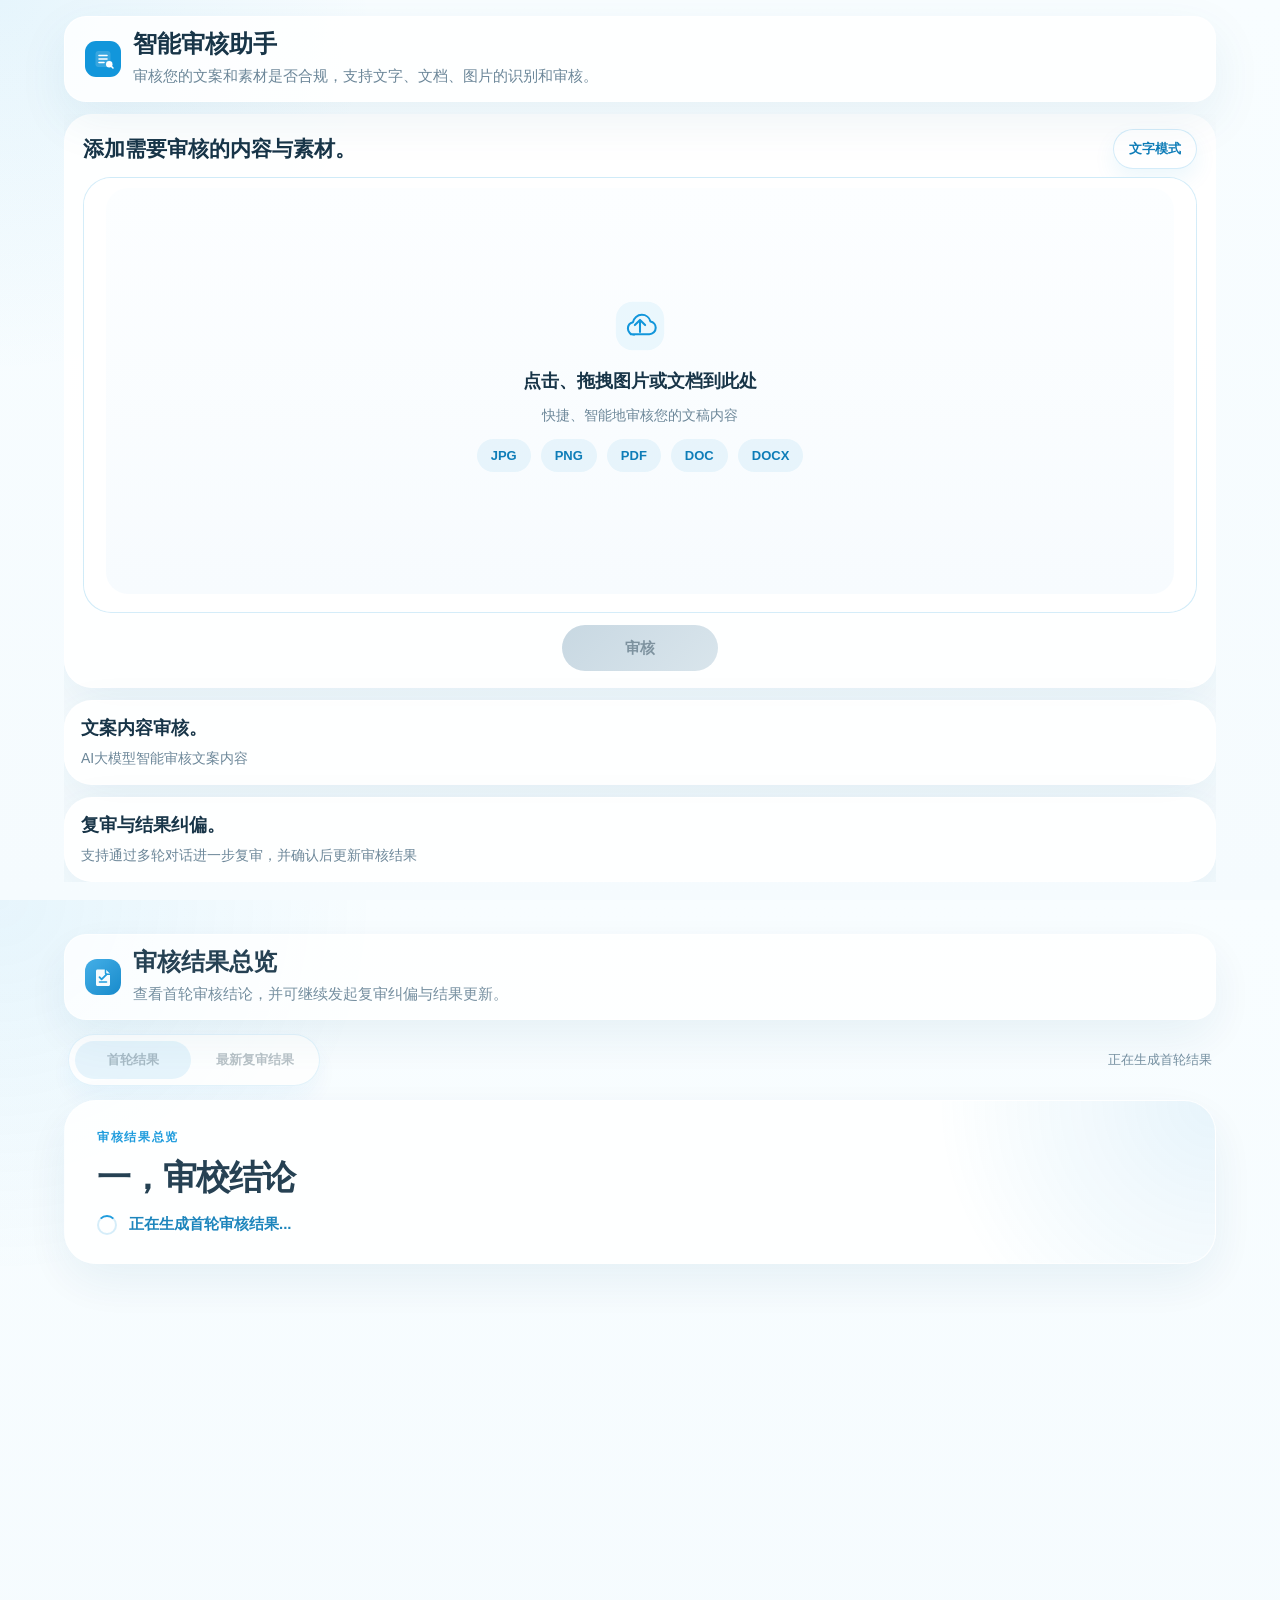
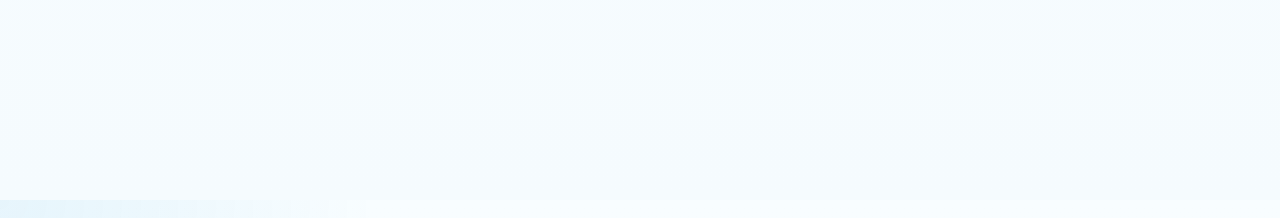
==== commit 999a0fae: "feat: refine review loading and result version flow" ====
--- a/index.html
+++ b/index.html
@@ -4,7 +4,7 @@
   <meta charset="UTF-8">
   <meta name="viewport" content="width=device-width, initial-scale=1.0">
   <title>智能审核</title>
-  <link rel="stylesheet" href="styles/main.css?v=20260318-39">
+  <link rel="stylesheet" href="styles/main.css?v=20260318-45">
 </head>
 <body>
   <div class="screen-stage" id="screenStage">
@@ -207,7 +207,7 @@
           <div class="followup-input-actions">
             <span class="followup-hint" id="followupHint">当前会基于已上传内容继续分析</span>
             <div class="followup-action-buttons">
-              <button class="ghost-button followup-apply-button" type="button" id="applyFollowup" disabled>更新复审结果</button>
+              <button class="ghost-button followup-apply-button" type="button" id="applyFollowup" disabled>重新审核</button>
               <button class="primary-button followup-send-button" type="button" id="sendFollowup">发送追问</button>
             </div>
           </div>
@@ -216,8 +216,22 @@
     </section>
   </div>
 
+  <div class="confirm-overlay" id="confirmOverlay" aria-hidden="true">
+    <button class="confirm-overlay-mask" type="button" id="closeConfirmMask" aria-label="关闭复审确认"></button>
+    <section class="confirm-dialog" role="dialog" aria-modal="true" aria-labelledby="confirmDialogTitle">
+      <div class="confirm-dialog-panel">
+        <h3 id="confirmDialogTitle">确定要重新进行审核吗？</h3>
+        <p>确认后将基于当前复审对话重新进行审核，将重新生成一份新的审核结果。</p>
+        <div class="confirm-dialog-actions">
+          <button class="ghost-button confirm-cancel-button" type="button" id="cancelConfirm">取消</button>
+          <button class="primary-button confirm-submit-button" type="button" id="confirmApplyFollowup">确定复审</button>
+        </div>
+      </div>
+    </section>
+  </div>
+
   <div class="toast" id="toast" role="status" aria-live="polite"></div>
 
-  <script src="scripts/main.js?v=20260318-39" defer></script>
+  <script src="scripts/main.js?v=20260318-45" defer></script>
 </body>
 </html>
--- a/styles/main.css
+++ b/styles/main.css
@@ -635,7 +635,7 @@
   display: grid;
   grid-template-rows: auto auto;
   gap: 14px;
-  padding-bottom: 136px;
+  padding-bottom: 108px;
 }
 
 .result-hero-card,
@@ -1301,6 +1301,87 @@
   height: 42px;
   padding: 0 18px;
   border-radius: 999px;
+}
+
+.confirm-overlay {
+  position: fixed;
+  inset: 0;
+  z-index: 60;
+  pointer-events: none;
+}
+
+.confirm-overlay.is-open {
+  pointer-events: auto;
+}
+
+.confirm-overlay-mask {
+  position: absolute;
+  inset: 0;
+  border: none;
+  padding: 0;
+  background: rgba(15, 29, 40, 0.24);
+  opacity: 0;
+  transition: opacity 0.22s ease;
+}
+
+.confirm-overlay.is-open .confirm-overlay-mask {
+  opacity: 1;
+}
+
+.confirm-dialog {
+  position: absolute;
+  inset: 0;
+  display: grid;
+  place-items: center;
+  padding: 24px;
+}
+
+.confirm-dialog-panel {
+  width: min(460px, calc(100vw - 32px));
+  padding: 24px 24px 22px;
+  border-radius: 28px;
+  border: 1px solid rgba(255, 255, 255, 0.86);
+  background: rgba(255, 255, 255, 0.96);
+  box-shadow: 0 24px 54px rgba(24, 53, 72, 0.16);
+  transform: translateY(10px) scale(0.98);
+  opacity: 0;
+  transition: transform 0.24s cubic-bezier(0.2, 0.8, 0.2, 1), opacity 0.2s ease;
+}
+
+.confirm-overlay.is-open .confirm-dialog-panel {
+  transform: translateY(0) scale(1);
+  opacity: 1;
+}
+
+.confirm-dialog-panel h3 {
+  margin: 0 0 10px;
+  color: var(--text);
+  font-size: 22px;
+  line-height: 1.3;
+}
+
+.confirm-dialog-panel p {
+  margin: 0;
+  color: var(--muted);
+  font-size: 14px;
+  line-height: 1.8;
+}
+
+.confirm-dialog-actions {
+  margin-top: 20px;
+  display: flex;
+  justify-content: flex-end;
+  gap: 10px;
+}
+
+.confirm-cancel-button {
+  min-width: 92px;
+  height: 42px;
+}
+
+.confirm-submit-button {
+  min-width: 108px;
+  height: 42px;
 }
 
 .toast {
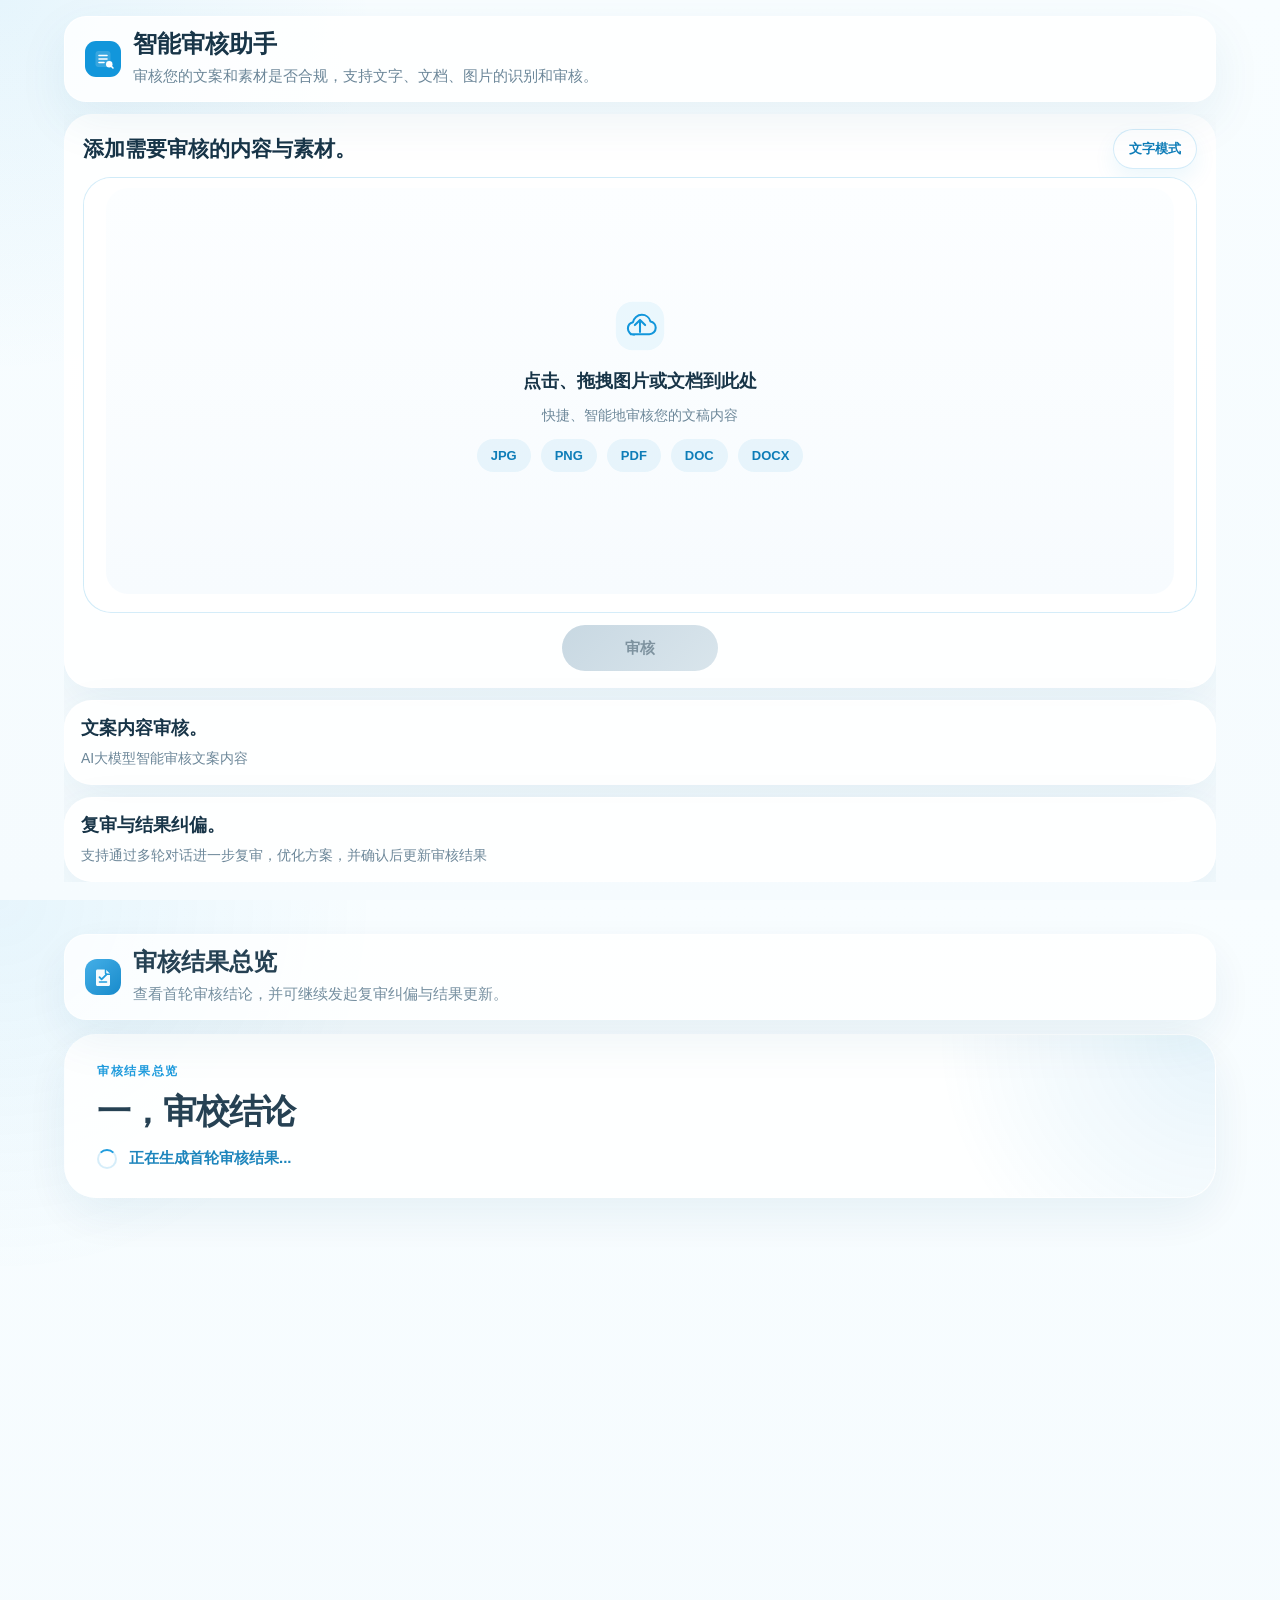
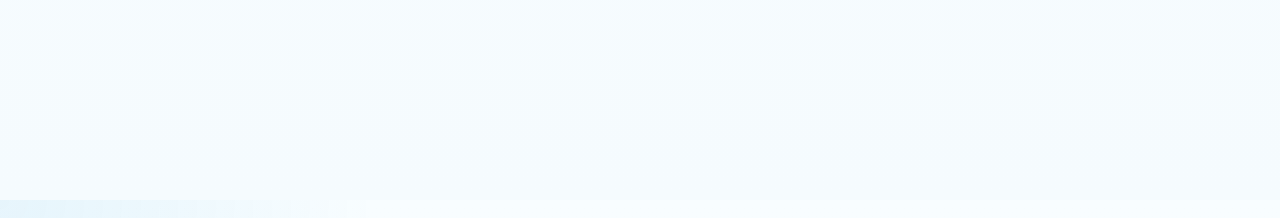
==== commit 68f14c3b: "feat: refine rereview flow and error demos" ====
--- a/index.html
+++ b/index.html
@@ -4,7 +4,7 @@
   <meta charset="UTF-8">
   <meta name="viewport" content="width=device-width, initial-scale=1.0">
   <title>智能审核</title>
-  <link rel="stylesheet" href="styles/main.css?v=20260318-45">
+  <link rel="stylesheet" href="styles/main.css?v=20260319-4">
 </head>
 <body>
   <div class="screen-stage" id="screenStage">
@@ -75,7 +75,7 @@
           </article>
           <article class="helper-card">
             <p class="helper-title">复审与结果纠偏。</p>
-            <p class="helper-text">支持通过多轮对话进一步复审，并确认后更新审核结果</p>
+            <p class="helper-text">支持通过多轮对话进一步复审，优化方案，并确认后更新审核结果</p>
           </article>
         </section>
       </main>
@@ -92,14 +92,6 @@
         </div>
       </header>
 
-      <section class="result-version-bar" id="resultVersionBar" aria-label="审核结果版本切换">
-        <div class="result-version-switch" role="tablist" aria-label="审核结果版本">
-          <button class="result-version-button is-active" type="button" id="showInitialResult" role="tab" aria-selected="true">首轮结果</button>
-          <button class="result-version-button" type="button" id="showLatestResult" role="tab" aria-selected="false" disabled>最新复审结果</button>
-        </div>
-        <span class="result-version-status" id="resultVersionStatus">当前展示首轮结果</span>
-      </section>
-
       <main class="result-main" id="resultMain">
         <section class="result-hero-card">
           <p class="result-card-kicker">审核结果总览</p>
@@ -141,7 +133,6 @@
         </section>
 
       </main>
-
     </section>
   </div>
 
@@ -179,14 +170,23 @@
             </div>
           </div>
 
+          <div class="followup-review-notice" id="followupReviewNotice" hidden>
+            <span class="followup-review-notice-icon" aria-hidden="true">
+              <svg viewBox="0 0 24 24">
+                <path d="M12 3.5 4.5 7.2v5.2c0 4.5 3 7.6 7.5 8.6 4.5-1 7.5-4.1 7.5-8.6V7.2L12 3.5Z"></path>
+                <path d="m9.2 12 1.8 1.8 3.8-4"></path>
+              </svg>
+            </span>
+            <p>当前已经进行了多轮讨论和优化，是否要对内容重新进行审核？</p>
+            <button class="ghost-button followup-review-notice-button" type="button" id="followupReviewNoticeAction">重新审核</button>
+          </div>
+
           <button class="followup-close-button" type="button" id="closeFollowup" aria-label="关闭补充分析工作台">
             <svg viewBox="0 0 24 24" aria-hidden="true">
               <path d="M6 6l12 12M18 6 6 18"></path>
             </svg>
           </button>
         </div>
-
-        <p class="followup-description" id="followupDescription">复审助手会基于首轮审核结果，帮助你进一步解释风险来源、聚焦重点问题，并形成待确认的复审结果，确认后再更新结果页。</p>
 
         <div class="followup-thread" id="followupThread">
           <article class="thread-message thread-message-assistant">
@@ -203,13 +203,10 @@
         </div>
 
         <div class="followup-input-shell">
-          <textarea id="followupInput" placeholder="请输入你想继续复审的问题，例如：我认为这段判断过严，请结合上下文重新审核。"></textarea>
+          <textarea id="followupInput" placeholder="请输入你希望系统对当前内容进行详细解释或进一步优化的问题。"></textarea>
           <div class="followup-input-actions">
             <span class="followup-hint" id="followupHint">当前会基于已上传内容继续分析</span>
-            <div class="followup-action-buttons">
-              <button class="ghost-button followup-apply-button" type="button" id="applyFollowup" disabled>重新审核</button>
-              <button class="primary-button followup-send-button" type="button" id="sendFollowup">发送追问</button>
-            </div>
+            <button class="primary-button followup-send-button" type="button" id="sendFollowup">发送</button>
           </div>
         </div>
       </div>
@@ -232,6 +229,6 @@
 
   <div class="toast" id="toast" role="status" aria-live="polite"></div>
 
-  <script src="scripts/main.js?v=20260318-45" defer></script>
+  <script src="scripts/main.js?v=20260319-4" defer></script>
 </body>
 </html>
--- a/styles/main.css
+++ b/styles/main.css
@@ -570,65 +570,6 @@
   flex: 0 0 auto;
 }
 
-.result-version-bar {
-  display: flex;
-  align-items: center;
-  justify-content: space-between;
-  gap: 18px;
-  margin-bottom: 14px;
-  padding: 0 4px;
-  transition: opacity 0.36s ease, transform 0.36s ease;
-}
-
-.result-version-bar.is-hidden {
-  opacity: 0;
-  transform: translateY(12px);
-  pointer-events: none;
-}
-
-.result-version-switch {
-  display: inline-flex;
-  align-items: center;
-  gap: 6px;
-  padding: 6px;
-  border-radius: 999px;
-  background: rgba(255, 255, 255, 0.9);
-  border: 1px solid rgba(18, 150, 219, 0.12);
-  box-shadow: 0 12px 28px rgba(18, 150, 219, 0.06);
-}
-
-.result-version-button {
-  appearance: none;
-  min-width: 116px;
-  height: 38px;
-  padding: 0 16px;
-  border: none;
-  border-radius: 999px;
-  background: transparent;
-  color: var(--muted);
-  font: inherit;
-  font-size: 13px;
-  font-weight: 700;
-  cursor: pointer;
-  transition: background 0.2s ease, color 0.2s ease, transform 0.2s ease;
-}
-
-.result-version-button.is-active {
-  background: rgba(18, 150, 219, 0.10);
-  color: var(--primary-deep);
-}
-
-.result-version-button:disabled {
-  color: rgba(24, 53, 72, 0.32);
-  cursor: not-allowed;
-}
-
-.result-version-status {
-  color: var(--muted);
-  font-size: 13px;
-  line-height: 1.5;
-}
-
 .result-main {
   width: 100%;
   flex: 0 0 auto;
@@ -984,11 +925,11 @@
   right: 64px;
   top: var(--followup-gap);
   bottom: calc(var(--followup-gap) + env(safe-area-inset-bottom, 0px));
-  width: min(1020px, calc(100vw - 104px));
+  width: min(900px, calc(100vw - 104px));
   height: min(800px, calc(var(--app-vh) - (var(--followup-gap) * 2) - env(safe-area-inset-bottom, 0px)));
-  max-width: 1020px;
+  max-width: 900px;
   max-height: calc(var(--app-vh) - (var(--followup-gap) * 2) - env(safe-area-inset-bottom, 0px));
-  min-width: 920px;
+  min-width: 820px;
   min-height: 640px;
   display: flex;
   overflow: hidden;
@@ -1006,7 +947,7 @@
 .followup-drawer .followup-panel {
   position: relative;
   display: grid;
-  grid-template-rows: auto auto minmax(0, 1fr) auto auto;
+  grid-template-rows: auto minmax(0, 1fr) auto auto;
   gap: 6px;
   width: 100%;
   height: 100%;
@@ -1019,10 +960,11 @@
 .followup-drawer-head {
   position: relative;
   display: flex;
-  align-items: flex-start;
-  justify-content: flex-start;
-  gap: 0;
-  padding-right: 52px;
+  align-items: center;
+  justify-content: space-between;
+  gap: 14px;
+  padding-right: 56px;
+  min-height: 44px;
 }
 
 .followup-close-button {
@@ -1064,6 +1006,8 @@
   align-items: center;
   justify-content: space-between;
   gap: 16px;
+  flex: 0 0 auto;
+  align-self: center;
 }
 
 .followup-header h3 {
@@ -1088,7 +1032,70 @@
   color: var(--muted);
   font-size: 14px;
   line-height: 1.8;
-  margin-bottom: 8px;
+  margin-bottom: 6px;
+}
+
+.followup-review-notice {
+  display: grid;
+  grid-template-columns: auto minmax(0, 1fr) auto;
+  align-items: center;
+  align-self: center;
+  gap: 8px;
+  flex: 1 1 auto;
+  max-width: 640px;
+  margin-left: auto;
+  min-height: 38px;
+  padding: 5px 11px;
+  border-radius: 13px;
+  border: 1px solid rgba(18, 150, 219, 0.16);
+  background: linear-gradient(180deg, rgba(18, 150, 219, 0.06) 0%, rgba(18, 150, 219, 0.03) 100%);
+  box-shadow: 0 10px 22px rgba(18, 150, 219, 0.05);
+  transition: opacity 0.2s ease, transform 0.2s ease;
+}
+
+.followup-review-notice[hidden] {
+  display: grid !important;
+  visibility: hidden;
+  opacity: 0;
+  pointer-events: none;
+  transform: translateY(2px);
+}
+
+.followup-review-notice-icon {
+  width: 28px;
+  height: 28px;
+  display: inline-flex;
+  align-items: center;
+  justify-content: center;
+  border-radius: 50%;
+  background: rgba(18, 150, 219, 0.10);
+  color: var(--primary-deep);
+}
+
+.followup-review-notice-icon svg {
+  width: 15px;
+  height: 15px;
+  display: block;
+  stroke: currentColor;
+  stroke-width: 1.9;
+  stroke-linecap: round;
+  stroke-linejoin: round;
+  fill: none;
+}
+
+.followup-review-notice p {
+  margin: 0;
+  color: var(--primary-deep);
+  font-size: 12px;
+  font-weight: 700;
+  line-height: 1.4;
+}
+
+.followup-review-notice-button {
+  min-width: 98px;
+  height: 29px;
+  padding: 0 12px;
+  font-size: 12px;
 }
 
 .magic-wand-bar {
@@ -1169,6 +1176,18 @@
   flex-direction: row-reverse;
 }
 
+.thread-content {
+  display: inline-flex;
+  align-items: flex-end;
+  gap: 8px;
+  min-width: 0;
+  max-width: min(780px, 88%);
+}
+
+.thread-message-user .thread-content {
+  justify-content: flex-end;
+}
+
 .thread-avatar {
   width: 36px;
   height: 36px;
@@ -1189,7 +1208,7 @@
 }
 
 .thread-bubble {
-  max-width: min(780px, 88%);
+  max-width: 100%;
   padding: 14px 16px;
   border-radius: 18px;
   background: #f8fcff;
@@ -1206,6 +1225,64 @@
   font-size: 14px;
   line-height: 1.8;
   white-space: pre-line;
+}
+
+.thread-message-state {
+  display: inline-flex;
+  align-items: center;
+  gap: 6px;
+  color: var(--muted);
+  font-size: 12px;
+  line-height: 1.2;
+}
+
+.thread-message-state[hidden] {
+  display: none;
+}
+
+.thread-message-user .thread-message-state {
+  justify-content: flex-end;
+}
+
+.thread-message-state-spinner {
+  width: 12px;
+  height: 12px;
+  border-radius: 50%;
+  border: 1.8px solid currentColor;
+  border-right-color: transparent;
+  opacity: 0.9;
+}
+
+.thread-message-state.is-pending {
+  color: #c89016;
+}
+
+.thread-message-state.is-pending .thread-message-state-spinner {
+  animation: thread-state-spin 0.75s linear infinite;
+}
+
+.thread-message-state.is-success {
+  color: #1c8f5f;
+}
+
+.thread-message-state.is-failed {
+  color: #d05c4f;
+  cursor: pointer;
+}
+
+.thread-message-state.is-failed .thread-message-state-spinner {
+  border-color: currentColor;
+  border-right-color: transparent;
+}
+
+@keyframes thread-state-spin {
+  from {
+    transform: rotate(0deg);
+  }
+
+  to {
+    transform: rotate(360deg);
+  }
 }
 
 .followup-input-shell {
@@ -1250,13 +1327,6 @@
   color: var(--muted);
   font-size: 12px;
   flex: 1 1 260px;
-}
-
-.followup-action-buttons {
-  display: inline-flex;
-  align-items: center;
-  gap: 10px;
-  flex: 0 0 auto;
 }
 
 .ghost-button {
@@ -1515,10 +1585,6 @@
     align-items: flex-start;
   }
 
-  .followup-action-buttons {
-    width: 100%;
-  }
-
   .followup-drawer {
     right: 14px;
     width: calc(100vw - 28px);
@@ -1531,6 +1597,7 @@
   .followup-drawer-head {
     flex-direction: column;
     align-items: flex-start;
+    padding-right: 52px;
   }
 
   .followup-close-button {
@@ -1547,8 +1614,16 @@
     width: 100%;
   }
 
-  .followup-apply-button {
-    flex: 1 1 auto;
+  .followup-review-notice {
+    grid-template-columns: 1fr;
+    align-items: flex-start;
+    max-width: none;
+    width: 100%;
+    margin-left: 0;
+  }
+
+  .followup-review-notice-button {
+    width: 100%;
   }
 
   #contentInput {
